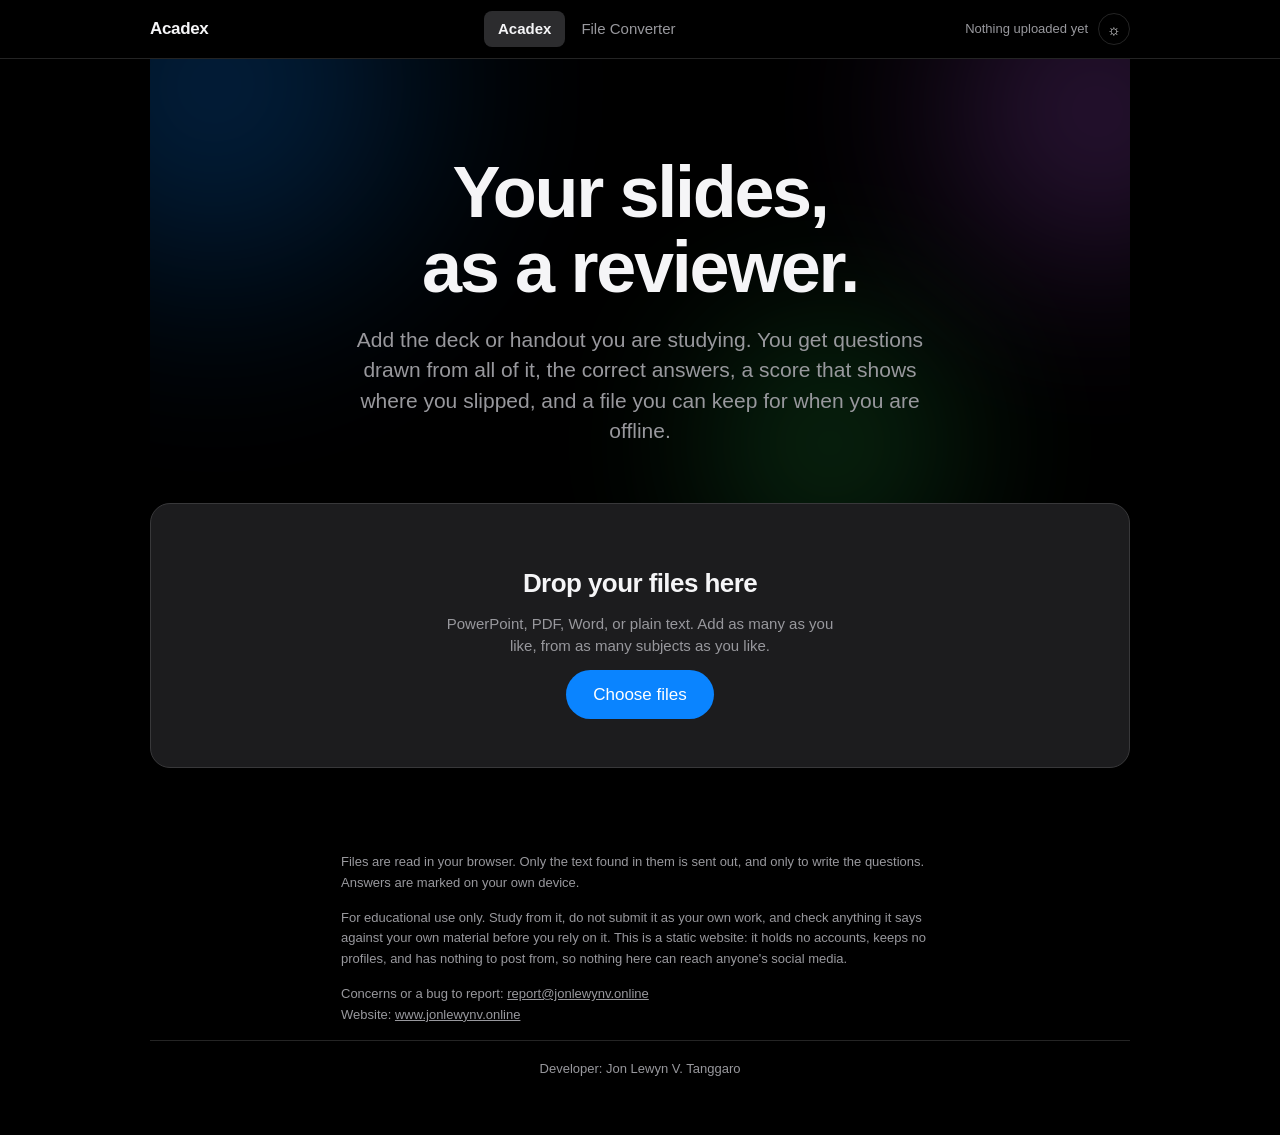
==== index.html @ 18f8f183 "Add files via upload" ====
<!doctype html>
<html lang="en">
  <head>
    <meta charset="utf-8" />
    <meta name="viewport" content="width=device-width, initial-scale=1" />
    <title>Acadex</title>
    <meta
      name="description"
      content="Turn your lecture slides and handouts into a reviewer you can take, score, and keep for offline study."
    />
    <link rel="stylesheet" href="assets/css/style.css" />
    <style>
      /* Export chooser: intentionally self-contained so the existing stylesheet stays untouched. */
      .export-dialog {
        pointer-events: auto;
        position: fixed;
        inset: 0;
        z-index: 1000;
        display: grid;
        place-items: center;
        padding: 20px;
        background: rgba(0, 0, 0, .55);
      }
      .export-card {
        width: min(520px, 100%);
        background: var(--panel, #fff);
        color: #111;
        border: 1px solid rgba(127,127,127,.25);
        border-radius: 16px;
        padding: 24px;
        box-shadow: 0 20px 60px rgba(0,0,0,.25);
      }
      .export-card h2 { margin: 0 0 8px; }
      .export-note { margin: 0 0 20px; opacity: .75; }
      .export-options {
        display: grid;
        gap: 10px;
        margin-bottom: 18px;
      }
      .export-option {
        display: block;
        width: 100%;
        text-align: left;
        border: 1px solid rgba(127,127,127,.3);
        border-radius: 12px;
        padding: 14px 16px;
        background: transparent;
        color: inherit;
        cursor: pointer;
      }
      .export-option:hover { border-color: currentColor; }
      .export-option:focus-visible, .export-actions .btn:focus-visible { outline: 3px solid #1683ff; outline-offset: 2px; }
      .export-option strong { display: block; margin-bottom: 3px; }
      .export-option span { opacity: .7; font-size: .92em; }
      .pdf-layout[hidden] { display: none !important; }
      .pdf-layout {
        border: 1px solid rgba(127,127,127,.25);
        border-radius: 12px;
        padding: 14px 16px;
        margin-bottom: 18px;
      }
      .pdf-layout legend { padding: 0 6px; font-weight: 600; }
      .pdf-layout label {
        display: inline-flex;
        align-items: center;
        gap: 7px;
        margin: 7px 14px 7px 0;
        cursor: pointer;
      }
      .export-actions {
        position: relative;
        z-index: 2;
        display: flex;
        justify-content: flex-end;
        gap: 10px;
      }
    </style>
    <script>
      /* Before first paint, so a remembered light choice does not flash black. */
      try {
        var pick = localStorage.getItem('ar-theme');
        document.documentElement.setAttribute('data-theme', pick === 'light' ? 'light' : 'dark');
      } catch (err) {}
    </script>
  </head>
  <body>
    <!-- ═══════════════════════ NAVBAR ═══════════════════════ -->
    <nav class="navbar" id="navbar">
      <div class="navbar-in">
        <a href="index.html" class="nav-logo">Acadex</a>

        <div class="nav-links" role="list">
          <a href="index.html"     class="nav-link active" role="listitem">Acadex</a>
          <a href="converter.html" class="nav-link"        role="listitem">File Converter</a>
        </div>

        <div class="nav-actions">
          <span class="masthead-meta" id="head-meta">Nothing uploaded yet</span>
          <button class="btn btn-quiet btn-small hidden" id="keep" type="button">Save as file</button>
          <button class="theme" id="theme" type="button" aria-pressed="false" title="Switch to dark">
            <span aria-hidden="true" id="theme-mark">&#9788;</span>
            <span class="sr"         id="theme-said">Switch to dark</span>
          </button>
          <button
            class="hamburger"
            id="hamburger"
            type="button"
            aria-label="Open menu"
            aria-expanded="false"
            aria-controls="nav-mobile"
          >
            <span class="hbar"></span>
            <span class="hbar"></span>
            <span class="hbar"></span>
          </button>
        </div>
      </div>

      <!-- Mobile drawer -->
      <div class="nav-mobile" id="nav-mobile" aria-hidden="true">
        <a href="index.html"     class="nav-mobile-link">Acadex</a>
        <a href="converter.html" class="nav-mobile-link">File Converter</a>
      </div>
    </nav>


    <main class="shell" id="app">
      <section class="hero">
        <div class="hero-orbs" aria-hidden="true">
          <div class="orb orb-1"></div>
          <div class="orb orb-2"></div>
          <div class="orb orb-3"></div>
        </div>
        <div class="hero-content">
          <h1>Your slides,<br />as a reviewer.</h1>
          <p>
            Add the deck or handout you are studying. You get questions drawn from all of it, the correct answers, a
            score that shows where you slipped, and a file you can keep for when you are offline.
          </p>
        </div>
      </section>

      <section class="section section-flush reveal">
        <div class="drop" id="drop">
          <p class="drop-title">Drop your files here</p>
          <p class="drop-note">
            PowerPoint, PDF, Word, or plain text. Add as many as you like, from as many subjects as you like.
          </p>
          <input
            class="sr"
            id="files"
            type="file"
            multiple
            accept=".pdf,.pptx,.pptm,.docx,.docm,.txt,.md,.markdown,.csv"
          />
          <label class="btn" for="files" id="pick">Choose files</label>
        </div>
        <ul class="files hidden" id="filelist"></ul>
        <p class="status" id="read-status" role="status" aria-live="polite"></p>
      </section>

      <section class="section hidden" id="coverage-panel">
        <div class="panel">
          <h2>Everything you added is in play</h2>
          <p class="panel-note" id="coverage-note"></p>
          <ul class="lattice" id="coverage" aria-hidden="true"></ul>
        </div>
      </section>

      <section class="section hidden" id="mix-panel">
        <div class="panel">
          <h2>Pick your questions</h2>
          <p class="panel-note">However many you ask for, they are spread across the whole material.</p>

          <div class="mix" id="mix">
            <div class="mix-row">
              <div id="lbl-mcq">
                <span class="mix-label">Multiple choice</span>
                <span class="mix-hint">Four options, one of them right</span>
              </div>
              <div class="stepper" role="group" aria-labelledby="lbl-mcq" data-type="mcq">
                <button class="step-btn" type="button" data-step="-1" aria-label="Fewer multiple choice">-</button>
                <span class="step-value" aria-live="polite">10</span>
                <button class="step-btn" type="button" data-step="1" aria-label="More multiple choice">+</button>
              </div>
            </div>

            <div class="mix-row">
              <div id="lbl-identification">
                <span class="mix-label">Identification</span>
                <span class="mix-hint">Name the term, the unit, the value</span>
              </div>
              <div class="stepper" role="group" aria-labelledby="lbl-identification" data-type="identification">
                <button class="step-btn" type="button" data-step="-1" aria-label="Fewer identification">-</button>
                <span class="step-value" aria-live="polite">6</span>
                <button class="step-btn" type="button" data-step="1" aria-label="More identification">+</button>
              </div>
            </div>

            <div class="mix-row">
              <div id="lbl-enumeration">
                <span class="mix-label">Enumeration</span>
                <span class="mix-hint">List the parts, the steps, the kinds</span>
              </div>
              <div class="stepper" role="group" aria-labelledby="lbl-enumeration" data-type="enumeration">
                <button class="step-btn" type="button" data-step="-1" aria-label="Fewer enumeration">-</button>
                <span class="step-value" aria-live="polite">3</span>
                <button class="step-btn" type="button" data-step="1" aria-label="More enumeration">+</button>
              </div>
            </div>

            <div class="mix-row">
              <div id="lbl-matching">
                <span class="mix-label">Matching</span>
                <span class="mix-hint">Column A against column B</span>
              </div>
              <div class="stepper" role="group" aria-labelledby="lbl-matching" data-type="matching">
                <button class="step-btn" type="button" data-step="-1" aria-label="Fewer matching">-</button>
                <span class="step-value" aria-live="polite">3</span>
                <button class="step-btn" type="button" data-step="1" aria-label="More matching">+</button>
              </div>
            </div>
          </div>

          <div class="field">
            <div id="lbl-hard">
              <div class="field-label">How hard</div>
              <div class="mix-hint" id="hard-hint">Mostly recall, with a few that make you apply it.</div>
            </div>
            <div class="seg" id="hard" role="group" aria-labelledby="lbl-hard">
              <button class="seg-btn" type="button" data-level="recall" aria-pressed="false">Recall</button>
              <button class="seg-btn" type="button" data-level="balanced" aria-pressed="true">Balanced</button>
              <button class="seg-btn" type="button" data-level="hard" aria-pressed="false">Hard</button>
            </div>
          </div>

          <div class="field hidden" id="code-field">
            <div>
              <label class="field-label" for="code">Access code</label>
              <div class="mix-hint">This copy is locked. Ask whoever set it up for the code.</div>
            </div>
            <input class="answer" id="code" type="text" autocomplete="off" spellcheck="false" />
          </div>

          <div class="actions">
            <button class="btn" id="make" type="button">Make my reviewer</button>
            <span class="dock-meta" id="total"></span>
          </div>

          <div class="track hidden" id="track"><div class="track-fill" id="track-fill"></div></div>
          <p class="status" id="status" role="status" aria-live="polite"></p>
        </div>
      </section>
    </main>

    <!-- Export format chooser -->
    <div class="export-dialog hidden" id="export-chooser" aria-hidden="true" role="dialog" aria-modal="true" aria-labelledby="export-title">
      <div class="export-card">
        <h2 id="export-title">Save your reviewer</h2>
        <p class="export-note">Choose how you want to keep this reviewer.</p>

        <div class="export-options">
          <button class="export-option" id="export-html" type="button">
            <strong>HTML Reviewer</strong>
            <span>Keep the current interactive offline reviewer. Nothing changes.</span>
          </button>

          <button class="export-option" id="export-pdf" type="button">
            <strong>PDF Reviewer</strong>
            <span>Create a printable PDF-style reviewer with your chosen column layout.</span>
          </button>

          <button class="export-option" id="export-notes" type="button">
            <strong>Notes PDF</strong>
            <span>Each question immediately followed by its answer, no blanks, not a test. Choose a column layout.</span>
          </button>
        </div>

        <fieldset class="pdf-layout hidden" id="pdf-layout">
          <legend>PDF layout</legend>
          <label><input type="radio" name="pdf-layout" value="1" checked /> Single column</label>
          <label><input type="radio" name="pdf-layout" value="2" /> 2 columns</label>
          <label><input type="radio" name="pdf-layout" value="3" /> 3 columns</label>
        </fieldset>

        <fieldset class="pdf-layout hidden" id="notes-layout">
          <legend>Notes layout</legend>
          <label><input type="radio" name="notes-layout" value="1" checked /> Single column</label>
          <label><input type="radio" name="notes-layout" value="2" /> 2 columns</label>
          <label><input type="radio" name="notes-layout" value="3" /> 3 columns</label>
        </fieldset>

        <div class="export-actions">
          <button class="btn btn-quiet" id="export-cancel" type="button">Cancel</button>
          <button class="btn hidden" id="export-pdf-download" type="button">Download PDF</button>
          <button class="btn hidden" id="export-notes-download" type="button">Download Notes PDF</button>
        </div>
      </div>
    </div>

    <div id="dock"></div>

    <footer class="footer shell">
      <p>
        Files are read in your browser. Only the text found in them is sent out, and only to write the questions.
        Answers are marked on your own device.
      </p>
      <p>
        For educational use only. Study from it, do not submit it as your own work, and check anything it says
        against your own material before you rely on it. This is a static website: it holds no accounts, keeps no
        profiles, and has nothing to post from, so nothing here can reach anyone's social media.
      </p>
      <p>
        Concerns or a bug to report: <a href="mailto:report@jonlewynv.online">report@jonlewynv.online</a><br />
        Website: <a href="https://www.jonlewynv.online/" rel="noopener">www.jonlewynv.online</a>
      </p>
      <p class="credit">Developer: Jon Lewyn V. Tanggaro</p>
    </footer>

    <script src="assets/js/zip.js" defer></script>
    <script src="assets/js/extract.js" defer></script>
    <script src="assets/js/grade.js" defer></script>
    <script src="assets/js/quiz.js" defer></script>
    <script src="assets/js/generate.js" defer></script>
    <script src="assets/js/exporter.js" defer></script>
    <script src="assets/js/app.js" defer></script>

    <script>
      /* ── Hamburger toggle ── */
      (function () {
        const ham = document.getElementById('hamburger');
        const mob = document.getElementById('nav-mobile');
        if (!ham || !mob) return;
        ham.addEventListener('click', function () {
          var open = mob.classList.toggle('open');
          ham.setAttribute('aria-expanded', String(open));
          mob.setAttribute('aria-hidden',   String(!open));
        });
      })();

      /* ── Scroll-reveal via IntersectionObserver ── */
      (function () {
        var els = document.querySelectorAll('.reveal');
        if (!els.length) return;
        if (!('IntersectionObserver' in window)) {
          els.forEach(function (el) { el.classList.add('in-view'); });
          return;
        }
        var io = new IntersectionObserver(function (entries) {
          entries.forEach(function (e) {
            if (e.isIntersecting) {
              e.target.classList.add('in-view');
              io.unobserve(e.target);
            }
          });
        }, { threshold: 0.08 });
        els.forEach(function (el) { io.observe(el); });
      })();
    </script>
  </body>
</html>
---- assets/css/style.css ----
/* Acadex: one stylesheet, shared by the app and the offline export. */

/* Measurements, not colours: the same whichever theme is on. */
:root {
  --shell: 980px;
  --sans: -apple-system, BlinkMacSystemFont, "Segoe UI Variable Text", "Segoe UI",
    Roboto, "Helvetica Neue", Arial, sans-serif;
}

/* Dark is what you get unless you ask for otherwise. The theme button writes
   data-theme on <html>, and that beats the machine's own preference either way,
   so a choice made here is the choice that sticks. */
:root,
[data-theme="dark"] {
  color-scheme: dark;
  --bg: #000000;
  --paper: #1c1c1e;
  --ink: #f5f5f7;
  --soft: #98989d;
  --line: #38383a;
  --hair: rgba(255, 255, 255, 0.14);
  --accent: #0a84ff;
  --accent-soft: rgba(10, 132, 255, 0.18);
  --right: #30d158;
  --right-soft: rgba(48, 209, 88, 0.16);
  --wrong: #ff453a;
  --wrong-soft: rgba(255, 69, 58, 0.16);
  --idle: #2c2c2e;
}

/* The app always writes data-theme, so this only reaches pages that do not:
   the saved offline file, which has no button and follows the device instead. */
@media (prefers-color-scheme: light) {
  :root:not([data-theme]) {
    color-scheme: light;
    --bg: #f5f5f7;
    --paper: #ffffff;
    --ink: #1d1d1f;
    --soft: #6e6e73;
    --line: #d2d2d7;
    --hair: rgba(0, 0, 0, 0.09);
    --accent: #0071e3;
    --accent-soft: rgba(0, 113, 227, 0.08);
    --right: #248a3d;
    --right-soft: rgba(36, 138, 61, 0.1);
    --wrong: #d70015;
    --wrong-soft: rgba(215, 0, 21, 0.07);
    --idle: #dcdce1;
  }
}

[data-theme="light"] {
  color-scheme: light;
  --bg: #f5f5f7;
  --paper: #ffffff;
  --ink: #1d1d1f;
  --soft: #6e6e73;
  --line: #d2d2d7;
  --hair: rgba(0, 0, 0, 0.09);
  --accent: #0071e3;
  --accent-soft: rgba(0, 113, 227, 0.08);
  --right: #248a3d;
  --right-soft: rgba(36, 138, 61, 0.1);
  --wrong: #d70015;
  --wrong-soft: rgba(215, 0, 21, 0.07);
  --idle: #dcdce1;
}

*,
*::before,
*::after {
  box-sizing: border-box;
}

html {
  -webkit-text-size-adjust: 100%;
}

body {
  margin: 0;
  background: var(--bg);
  color: var(--ink);
  font: 400 17px/1.5 var(--sans);
  -webkit-font-smoothing: antialiased;
}

h1,
h2,
h3 {
  margin: 0;
  font-weight: 600;
  letter-spacing: -0.02em;
}

p {
  margin: 0;
}

:focus-visible {
  outline: 2px solid var(--accent);
  outline-offset: 3px;
  border-radius: 8px;
}

.shell {
  width: min(100% - 40px, var(--shell));
  margin-inline: auto;
}

.measure {
  max-width: 34em;
}

.hidden {
  display: none !important;
}

.sr {
  position: absolute;
  width: 1px;
  height: 1px;
  overflow: hidden;
  clip-path: inset(50%);
  white-space: nowrap;
}

.masthead {
  position: sticky;
  top: 0;
  z-index: 20;
  background: var(--bg);
  background: color-mix(in srgb, var(--bg) 76%, transparent);
  backdrop-filter: saturate(180%) blur(20px);
  -webkit-backdrop-filter: saturate(180%) blur(20px);
  border-bottom: 1px solid var(--hair);
}

.masthead-in {
  display: flex;
  align-items: center;
  justify-content: space-between;
  gap: 16px;
  height: 48px;
  width: min(100% - 40px, var(--shell));
  margin-inline: auto;
  font-size: 15px;
}

.wordmark {
  font-weight: 600;
  letter-spacing: -0.012em;
}

.masthead-right {
  display: inline-flex;
  align-items: center;
  gap: 14px;
}

.masthead-meta {
  color: var(--soft);
  font-size: 13px;
  font-variant-numeric: tabular-nums;
}

/* In the bar the save button has to be small enough not to raise its height. */
.masthead .btn-small {
  font-size: 13px;
  padding: 6px 13px;
}

/* Sun or moon, as wide as it is tall so it reads as one mark rather than a
   button with a label in it. */
.theme {
  flex: none;
  display: inline-flex;
  align-items: center;
  justify-content: center;
  width: 32px;
  height: 32px;
  padding: 0;
  appearance: none;
  border: 1px solid var(--hair);
  border-radius: 999px;
  background: transparent;
  color: var(--ink);
  font-size: 15px;
  line-height: 1;
  cursor: pointer;
  transition: background 0.15s ease, border-color 0.15s ease;
}

.theme:hover {
  background: var(--idle);
  border-color: var(--line);
}

.hero {
  padding: 76px 0 36px;
  text-align: center;
}

.hero h1 {
  font-size: clamp(38px, 7.2vw, 72px);
  font-weight: 700;
  line-height: 1.04;
  letter-spacing: -0.032em;
}

.hero p {
  margin: 20px auto 0;
  max-width: 28em;
  color: var(--soft);
  font-size: clamp(17px, 2.2vw, 21px);
  line-height: 1.45;
}

.quiz-h {
  font-size: clamp(28px, 4.6vw, 42px);
  font-weight: 700;
  line-height: 1.1;
  letter-spacing: -0.026em;
}

.panel {
  background: var(--paper);
  border: 1px solid var(--hair);
  border-radius: 20px;
  padding: 28px;
}

.panel-gap {
  margin-top: 20px;
}

.panel h2 {
  font-size: clamp(22px, 3vw, 28px);
  letter-spacing: -0.022em;
}

.panel-note {
  margin-top: 8px;
  color: var(--soft);
  font-size: 15px;
}

.drop {
  display: block;
  width: 100%;
  padding: 60px 28px;
  text-align: center;
  background: var(--paper);
  border: 1px solid var(--line);
  border-radius: 20px;
  cursor: pointer;
  transition: border-color 0.18s ease, background 0.18s ease;
}

.drop:hover {
  border-color: var(--soft);
}

.drop.is-hot {
  border-color: var(--accent);
  background: var(--accent-soft);
}

.drop-title {
  font-size: clamp(20px, 3vw, 26px);
  font-weight: 600;
  letter-spacing: -0.022em;
}

.drop-note {
  margin: 10px auto 24px;
  max-width: 26em;
  color: var(--soft);
  font-size: 15px;
}

.btn {
  appearance: none;
  border: 1px solid transparent;
  border-radius: 999px;
  background: var(--accent);
  color: #ffffff;
  font: 500 17px/1 var(--sans);
  padding: 14px 26px;
  cursor: pointer;
  transition: opacity 0.15s ease, transform 0.12s ease;
}

.btn:hover {
  opacity: 0.86;
}

.btn:active {
  transform: scale(0.985);
}

.btn[disabled] {
  opacity: 0.35;
  cursor: not-allowed;
  transform: none;
}

.btn-quiet {
  background: transparent;
  color: var(--accent);
  border-color: var(--line);
}

.btn-small {
  font-size: 15px;
  padding: 10px 18px;
}

.btn-link {
  appearance: none;
  border: 0;
  background: none;
  padding: 0;
  color: var(--accent);
  font: 400 15px/1.4 var(--sans);
  cursor: pointer;
}

.files {
  margin: 24px 0 0;
  padding: 0;
  list-style: none;
}

.file {
  display: flex;
  flex-wrap: wrap;
  align-items: baseline;
  gap: 4px 12px;
  padding: 14px 2px;
  border-top: 1px solid var(--hair);
  font-size: 15px;
}

.file-name {
  font-weight: 500;
  overflow-wrap: anywhere;
}

.file-meta {
  margin-left: auto;
  color: var(--soft);
  font-variant-numeric: tabular-nums;
  white-space: nowrap;
}

.file-warn {
  flex-basis: 100%;
  color: var(--wrong);
  font-size: 13px;
}

/* Coverage lattice: one tile per slide or page of the uploaded material. */
.lattice {
  display: grid;
  grid-template-columns: repeat(auto-fill, minmax(13px, 1fr));
  gap: 6px;
  margin: 0;
  padding: 0;
  list-style: none;
}

.tile,
.dot {
  border: 0;
  padding: 0;
  border-radius: 3px;
  background: var(--idle);
}

.tile {
  appearance: none;
  display: block;
  aspect-ratio: 1;
  animation: tile-in 0.38s ease both;
  animation-delay: calc(var(--i, 0) * 9ms);
}

button.tile {
  cursor: pointer;
}

.dot {
  display: inline-block;
  width: 10px;
  height: 10px;
  border-radius: 2px;
}

.is-used {
  background: var(--accent);
}

.is-right {
  background: var(--right);
}

.is-wrong {
  background: var(--wrong);
}

.is-part {
  background: linear-gradient(135deg, var(--right) 50%, var(--wrong) 50%);
}

@keyframes tile-in {
  from {
    opacity: 0;
    transform: scale(0.55);
  }
  to {
    opacity: 1;
    transform: scale(1);
  }
}

.legend {
  display: flex;
  flex-wrap: wrap;
  gap: 8px 18px;
  margin-top: 16px;
  color: var(--soft);
  font-size: 13px;
}

.legend span {
  display: inline-flex;
  align-items: center;
  gap: 7px;
}

.track {
  height: 4px;
  border-radius: 999px;
  background: var(--idle);
  overflow: hidden;
}

.track-fill {
  height: 100%;
  width: 0;
  background: var(--accent);
  transition: width 0.35s ease;
}

.status {
  margin-top: 14px;
  color: var(--soft);
  font-size: 15px;
  font-variant-numeric: tabular-nums;
}

.status.is-bad {
  color: var(--wrong);
}

.mix {
  margin-top: 20px;
}

.mix-row {
  display: flex;
  align-items: center;
  gap: 16px;
  padding: 15px 2px;
  border-top: 1px solid var(--hair);
}

.mix-label {
  font-weight: 500;
}

.mix-hint {
  display: block;
  color: var(--soft);
  font-size: 13px;
  font-weight: 400;
}

.stepper {
  margin-left: auto;
  display: inline-flex;
  align-items: center;
  gap: 4px;
}

.step-btn {
  appearance: none;
  width: 32px;
  height: 32px;
  border-radius: 999px;
  border: 1px solid var(--line);
  background: var(--paper);
  color: var(--ink);
  font: 400 17px/1 var(--sans);
  cursor: pointer;
}

.step-btn:hover {
  border-color: var(--soft);
}

.step-value {
  min-width: 2.4em;
  text-align: center;
  font-weight: 500;
  font-variant-numeric: tabular-nums;
}

.field {
  display: flex;
  flex-wrap: wrap;
  align-items: center;
  gap: 12px 16px;
  padding: 15px 2px;
  border-top: 1px solid var(--hair);
}

.field-label {
  font-weight: 500;
}

/* A short field on a settings row sits with the controls, not across them. */
.field .answer {
  width: auto;
  min-width: 8em;
  max-width: 14em;
  margin-left: auto;
}

/* The file input is hidden, so its label has to carry the focus ring. */
.drop input:focus-visible + .btn {
  outline: 2px solid var(--accent);
  outline-offset: 3px;
}

.seg {
  display: inline-flex;
  gap: 2px;
  margin-left: auto;
  padding: 2px;
  background: var(--idle);
  border-radius: 999px;
}

.seg-btn {
  appearance: none;
  border: 0;
  background: none;
  color: var(--ink);
  font: 400 15px/1 var(--sans);
  padding: 9px 16px;
  border-radius: 999px;
  cursor: pointer;
}

.seg-btn[aria-pressed='true'] {
  background: var(--paper);
  font-weight: 500;
  box-shadow: 0 1px 3px rgba(0, 0, 0, 0.14);
}

.actions {
  display: flex;
  flex-wrap: wrap;
  align-items: center;
  gap: 14px;
  margin-top: 26px;
}

.q {
  padding: 34px 0;
  border-top: 1px solid var(--hair);
}

.q-first {
  border-top: 0;
}

.q-head {
  display: flex;
  gap: 14px;
  align-items: baseline;
}

.q-no {
  min-width: 2.2em;
  color: var(--soft);
  font-size: 15px;
  font-variant-numeric: tabular-nums;
}

.q-text {
  max-width: 32em;
  font-size: 21px;
  font-weight: 500;
  line-height: 1.42;
  letter-spacing: -0.014em;
}

.q-kind {
  margin-top: 6px;
  color: var(--soft);
  font-size: 13px;
}

.q-body {
  margin: 20px 0 0 calc(2.2em + 14px);
  max-width: 34em;
}

@media (max-width: 600px) {
  .q-body {
    margin-left: 0;
  }
}

/* On a phone there is no room for a label and its control on one line, so every
   settings row stacks: label first, control under it and across the full width.
   Without this the auto margins push the control onto the label. */
@media (max-width: 620px) {
  .shell,
  .masthead-in,
  .dock-in {
    width: min(100% - 28px, var(--shell));
  }

  .panel {
    padding: 20px 18px;
    border-radius: 16px;
  }

  .drop {
    padding: 40px 18px;
  }

  .hero {
    padding: 48px 0 28px;
  }

  .mix-row,
  .field {
    flex-direction: column;
    align-items: stretch;
    gap: 12px;
  }

  .stepper,
  .seg,
  .field .answer {
    margin-left: 0;
  }

  /* Both controls spread across the row, so the taps are wide and even. */
  .stepper {
    justify-content: space-between;
    align-self: stretch;
  }

  .step-value {
    flex: 1 1 auto;
    font-size: 19px;
  }

  .step-btn {
    flex: none;
    width: 44px;
    height: 44px;
  }

  .seg {
    align-self: stretch;
  }

  .seg-btn {
    flex: 1 1 0;
    padding: 11px 6px;
    text-align: center;
  }

  .field .answer {
    width: 100%;
    max-width: none;
  }

  /* A matching row is a term over its dropdown, not beside it. */
  .pair {
    flex-direction: column;
    align-items: stretch;
    gap: 8px;
  }

  .pair-left {
    flex: 0 0 auto;
  }

  .pick {
    width: 100%;
  }

  /* Label and score on the first line, the bar underneath spanning both. */
  .bar-row {
    grid-template-columns: 1fr auto;
    gap: 8px 12px;
  }

  .bar-row .track {
    grid-column: 1 / -1;
    grid-row: 2;
  }

  .bar-count {
    grid-column: 2;
    grid-row: 1;
  }

  .actions .btn,
  .dock-in .btn {
    flex: 1 1 100%;
  }

  .file-meta {
    margin-left: 0;
  }

  .footer {
    padding: 32px 0 44px;
  }
}

.choices {
  display: grid;
  gap: 8px;
  margin: 0;
  padding: 0;
  border: 0;
}

.choice {
  display: flex;
  align-items: flex-start;
  gap: 12px;
  padding: 14px 16px;
  background: var(--paper);
  border: 1px solid var(--line);
  border-radius: 14px;
  cursor: pointer;
  transition: border-color 0.15s ease, background 0.15s ease;
}

.choice:hover {
  border-color: var(--soft);
}

.choice input {
  margin: 3px 0 0;
  accent-color: var(--accent);
}

.choice.is-picked {
  border-color: var(--accent);
  background: var(--accent-soft);
}

.choice.is-key {
  border-color: var(--right);
  background: var(--right-soft);
}

.choice.is-miss {
  border-color: var(--wrong);
  background: var(--wrong-soft);
}

.choice-key {
  color: var(--soft);
  font-variant-numeric: tabular-nums;
}

.answer,
.blank {
  width: 100%;
  max-width: 24em;
  padding: 13px 16px;
  background: var(--paper);
  color: var(--ink);
  border: 1px solid var(--line);
  border-radius: 12px;
  font: 400 17px/1.4 var(--sans);
}

.answer:focus,
.blank:focus {
  border-color: var(--accent);
  outline: none;
}

.blanks {
  display: grid;
  gap: 8px;
}

.blank-row {
  display: flex;
  align-items: center;
  gap: 12px;
}

.blank-no {
  min-width: 1.4em;
  color: var(--soft);
  font-size: 15px;
  font-variant-numeric: tabular-nums;
}

.pair {
  display: flex;
  flex-wrap: wrap;
  align-items: center;
  gap: 10px 12px;
  padding: 12px 0;
  border-top: 1px solid var(--hair);
}

.pair-first {
  border-top: 0;
}

.pair-left {
  flex: 0 0 32%;
  min-width: 8em;
  font-weight: 500;
}

.pick {
  flex: 1 1 12em;
  padding: 11px 12px;
  background: var(--paper);
  color: var(--ink);
  border: 1px solid var(--line);
  border-radius: 12px;
  font: 400 15px/1.3 var(--sans);
}

.pick:focus {
  border-color: var(--accent);
  outline: none;
}

/* A graded input keeps its shape and just changes colour. */
.answer.is-ok,
.blank.is-ok,
.pick.is-ok {
  border-color: var(--right);
  background: var(--right-soft);
  color: var(--ink);
}

.answer.is-no,
.blank.is-no,
.pick.is-no {
  border-color: var(--wrong);
  background: var(--wrong-soft);
  color: var(--ink);
}

.answer:disabled,
.blank:disabled,
.pick:disabled {
  opacity: 1;
}

.verdict {
  margin-top: 16px;
  font-size: 15px;
}

.verdict-right {
  color: var(--right);
}

.verdict-wrong {
  color: var(--wrong);
}

.verdict-why {
  margin-top: 6px;
  color: var(--soft);
  max-width: 34em;
}

.source {
  margin-top: 8px;
  color: var(--soft);
  font-size: 13px;
}

.dock {
  position: sticky;
  bottom: 0;
  z-index: 15;
  margin-top: 28px;
  padding: 14px 0 16px;
  background: var(--bg);
  background: color-mix(in srgb, var(--bg) 84%, transparent);
  backdrop-filter: saturate(180%) blur(20px);
  -webkit-backdrop-filter: saturate(180%) blur(20px);
  border-top: 1px solid var(--hair);
}

.dock-in {
  display: flex;
  flex-wrap: wrap;
  align-items: center;
  gap: 14px;
  width: min(100% - 40px, var(--shell));
  margin-inline: auto;
}

.dock-meta {
  color: var(--soft);
  font-size: 15px;
  font-variant-numeric: tabular-nums;
}

.score {
  padding: 16px 0 4px;
  text-align: center;
}

.score-value {
  font-size: clamp(66px, 14vw, 132px);
  font-weight: 700;
  line-height: 1;
  letter-spacing: -0.042em;
  font-variant-numeric: tabular-nums;
}

.score-sub {
  margin-top: 14px;
  color: var(--soft);
  font-size: 17px;
  font-variant-numeric: tabular-nums;
}

.bar-row {
  display: grid;
  grid-template-columns: 8.5em 1fr 4.5em;
  align-items: center;
  gap: 14px;
  padding: 12px 0;
  border-top: 1px solid var(--hair);
  font-size: 15px;
}

.bar-count {
  text-align: right;
  color: var(--soft);
  font-variant-numeric: tabular-nums;
}

.review-item {
  padding: 22px 0;
  border-top: 1px solid var(--hair);
}

.review-q {
  max-width: 34em;
  font-size: 17px;
  font-weight: 500;
  line-height: 1.45;
}

.review-line {
  display: flex;
  flex-wrap: wrap;
  gap: 4px 8px;
  margin-top: 10px;
  font-size: 15px;
}

.review-key {
  flex: 0 0 6em;
  color: var(--soft);
}

.review-value {
  flex: 1 1 12em;
  overflow-wrap: anywhere;
}

.mark-right {
  color: var(--right);
}

.mark-wrong {
  color: var(--wrong);
}

.history {
  margin: 0;
  padding: 0;
  list-style: none;
}

.history li {
  display: flex;
  justify-content: space-between;
  gap: 16px;
  padding: 12px 2px;
  border-top: 1px solid var(--hair);
  font-size: 15px;
  font-variant-numeric: tabular-nums;
}

.footer {
  padding: 44px 0 56px;
  color: var(--soft);
  font-size: 13px;
  line-height: 1.6;
}

/* Prose is held to a readable measure and centred in the page, so on a wide
   screen the footer sits under the middle of the content rather than hugging
   the left edge. :not(.credit) keeps this off the credit line, which spans the
   full width -- a plain .credit rule would lose to .footer p on specificity. */
.footer p:not(.credit) {
  max-width: 46em;
  margin-inline: auto;
}

.footer p + p {
  margin-top: 14px;
}

.footer a {
  color: var(--soft);
}

.credit {
  margin-top: 24px;
  padding-top: 18px;
  border-top: 1px solid var(--hair);
  font-weight: 500;
  text-align: center;
}

.section {
  padding: 26px 0;
}

.section-flush {
  padding-top: 0;
}

.print-only {
  display: none;
}

/* The key sheet only ever appears on paper, so it is set for paper: numbers
   in a narrow column, answers ranged left beside them. */
.keysheet h2 {
  font-size: 15pt;
  font-weight: 600;
  letter-spacing: -0.01em;
  margin: 0 0 10pt;
}

.key-list {
  columns: 2;
  column-gap: 24pt;
}

.key-row {
  display: flex;
  gap: 8pt;
  break-inside: avoid;
  padding: 2pt 0;
  font-size: 10.5pt;
  line-height: 1.35;
}

.key-no {
  min-width: 2.2em;
  color: var(--soft);
  font-variant-numeric: tabular-nums;
  text-align: right;
}

.key-a {
  flex: 1 1 auto;
}

.note {
  color: var(--soft);
  font-size: 14px;
  line-height: 1.5;
}

@media (prefers-reduced-motion: reduce) {
  *,
  *::before,
  *::after {
    animation-duration: 0.001ms !important;
    animation-delay: 0ms !important;
    transition-duration: 0.001ms !important;
  }
}

@media print {
  :root {
    --bg: #ffffff;
    --paper: #ffffff;
    --ink: #000000;
    --soft: #444444;
    --line: #999999;
    --hair: #cccccc;
    --idle: #dddddd;
  }

  .masthead,
  .dock,
  .footer,
  .no-print {
    display: none !important;
  }

  .print-only {
    display: block;
  }

  body {
    background: #ffffff;
    font-size: 11.5pt;
  }

  .shell {
    width: auto;
  }

  .panel {
    border: 0;
    border-radius: 0;
    padding: 0;
  }

  .hero {
    padding: 0 0 18pt;
    text-align: left;
  }

  .hero h1 {
    font-size: 22pt;
  }

  .q {
    break-inside: avoid;
    padding: 12pt 0;
  }

  .choice {
    padding: 4pt 8pt;
    border-radius: 4pt;
  }

  .answer,
  .blank,
  .pick {
    border: 0;
    border-bottom: 1px solid #000000;
    border-radius: 0;
    background: none;
  }

  .keysheet {
    break-before: page;
  }
}

/* ══════════════════════════════════════════════════════════
   NAVBAR  –  Twenty-style
══════════════════════════════════════════════════════════ */
.navbar {
  position: sticky;
  top: 0;
  z-index: 100;
  background: color-mix(in srgb, var(--bg) 72%, transparent);
  backdrop-filter: saturate(180%) blur(24px);
  -webkit-backdrop-filter: saturate(180%) blur(24px);
  border-bottom: 1px solid var(--hair);
}

.navbar-in {
  display: flex;
  align-items: center;
  justify-content: space-between;
  gap: 16px;
  height: 58px;
  width: min(100% - 40px, var(--shell));
  margin-inline: auto;
}

.nav-logo {
  font-size: 17px;
  font-weight: 700;
  letter-spacing: -0.02em;
  color: var(--ink);
  text-decoration: none;
  flex: none;
}

.nav-links {
  display: flex;
  align-items: center;
  gap: 2px;
}

.nav-link {
  padding: 7px 14px;
  border-radius: 8px;
  font-size: 15px;
  font-weight: 500;
  color: var(--soft);
  text-decoration: none;
  transition: color 0.15s ease, background 0.15s ease;
  white-space: nowrap;
}

.nav-link:hover  { color: var(--ink); background: var(--idle); }
.nav-link.active { color: var(--ink); background: var(--idle); font-weight: 600; }

.nav-actions {
  display: flex;
  align-items: center;
  gap: 10px;
  flex: none;
}

/* Hamburger */
.hamburger {
  display: none;
  flex-direction: column;
  justify-content: center;
  align-items: center;
  gap: 5px;
  width: 36px;
  height: 36px;
  padding: 0;
  background: transparent;
  border: 1px solid var(--hair);
  border-radius: 8px;
  cursor: pointer;
  color: var(--ink);
  transition: background 0.15s;
}

.hamburger:hover { background: var(--idle); }

.hbar {
  display: block;
  width: 16px;
  height: 1.5px;
  background: currentColor;
  border-radius: 2px;
  transform-origin: center;
  transition: transform 0.22s cubic-bezier(0.4, 0, 0.2, 1),
              opacity   0.22s ease;
}

.hamburger[aria-expanded="true"] .hbar:nth-child(1) { transform: translateY(6.5px) rotate(45deg); }
.hamburger[aria-expanded="true"] .hbar:nth-child(2) { opacity: 0; transform: scaleX(0); }
.hamburger[aria-expanded="true"] .hbar:nth-child(3) { transform: translateY(-6.5px) rotate(-45deg); }

/* Mobile drawer */
.nav-mobile {
  display: none;
  flex-direction: column;
  gap: 4px;
  padding: 10px 20px 18px;
  border-top: 1px solid var(--hair);
  animation: mobileSlide 0.18s ease;
}

@keyframes mobileSlide {
  from { opacity: 0; transform: translateY(-8px); }
  to   { opacity: 1; transform: none; }
}

.nav-mobile.open { display: flex; }

.nav-mobile-link {
  padding: 11px 14px;
  border-radius: 10px;
  font-size: 16px;
  font-weight: 500;
  color: var(--ink);
  text-decoration: none;
  transition: background 0.15s;
}

.nav-mobile-link:hover { background: var(--idle); }

@media (max-width: 640px) {
  .nav-links   { display: none; }
  .hamburger   { display: flex; }
  .masthead-meta { display: none; }
}

/* ══════════════════════════════════════════════════════════
   HERO  –  Animated (overrides original static hero)
══════════════════════════════════════════════════════════ */
.hero {
  position: relative;
  overflow: hidden;
  padding: 96px 0 56px;
  text-align: center;
}

/* Floating gradient orbs */
.hero-orbs {
  position: absolute;
  inset: 0;
  pointer-events: none;
  z-index: 0;
}

.orb {
  position: absolute;
  border-radius: 50%;
  filter: blur(80px);
  opacity: 0.3;
}

.orb-1 {
  width: 560px; height: 560px;
  background: radial-gradient(circle at 40% 40%, #0a84ff 0%, transparent 65%);
  top: -200px; left: -160px;
  animation: orbA 9s ease-in-out infinite;
}

.orb-2 {
  width: 420px; height: 420px;
  background: radial-gradient(circle at 60% 40%, #bf5af2 0%, transparent 65%);
  top: -120px; right: -140px;
  animation: orbB 11s ease-in-out infinite;
}

.orb-3 {
  width: 380px; height: 380px;
  background: radial-gradient(circle at 50% 50%, #30d158 0%, transparent 65%);
  bottom: -130px; left: 50%;
  animation: orbC 13s ease-in-out infinite;
}

@keyframes orbA {
  0%, 100% { transform: translate(0, 0);       }
  40%       { transform: translate(44px,-34px); }
  70%       { transform: translate(-22px,20px); }
}

@keyframes orbB {
  0%, 100% { transform: translate(0, 0);       }
  35%       { transform: translate(-38px,26px); }
  65%       { transform: translate(26px,-18px); }
}

@keyframes orbC {
  0%, 100% { transform: translateX(-50%) translateY(0px);   }
  50%       { transform: translateX(calc(-50% + 28px)) translateY(-22px); }
}

.hero-content {
  position: relative;
  z-index: 1;
}

/* Animate the existing h1 / p inside .hero */
.hero h1 {
  animation: fadeUp 0.8s cubic-bezier(0.16, 1, 0.3, 1) both;
}

.hero p {
  animation: fadeUp 0.8s cubic-bezier(0.16, 1, 0.3, 1) 0.14s both;
}

@keyframes fadeUp {
  from { opacity: 0; transform: translateY(32px); }
  to   { opacity: 1; transform: none; }
}

/* Drop zone subtle glow pulse */
@keyframes dropGlow {
  0%, 100% { box-shadow: 0 0 0 0 rgba(10,132,255,0); }
  50%       { box-shadow: 0 0 28px 6px rgba(10,132,255,0.16); }
}

.drop { animation: dropGlow 3.8s ease-in-out infinite; }

/* ── Scroll-reveal utility ── */
.reveal {
  opacity: 0;
  transform: translateY(22px);
  transition: opacity 0.55s ease, transform 0.55s ease;
}

.reveal.in-view {
  opacity: 1;
  transform: none;
}

/* ══════════════════════════════════════════════════════════
   FILE CONVERTER PAGE
══════════════════════════════════════════════════════════ */

/* Converter hero (reuses orb + fadeUp from above) */
.conv-hero {
  position: relative;
  overflow: hidden;
  padding: 84px 0 48px;
  text-align: center;
}

.conv-hero h1 {
  font-size: clamp(32px, 5vw, 58px);
  font-weight: 700;
  letter-spacing: -0.028em;
  line-height: 1.08;
  animation: fadeUp 0.8s cubic-bezier(0.16, 1, 0.3, 1) both;
}

.conv-hero p {
  margin: 14px auto 0;
  max-width: 32em;
  color: var(--soft);
  font-size: clamp(15px, 2vw, 19px);
  line-height: 1.5;
  animation: fadeUp 0.8s cubic-bezier(0.16, 1, 0.3, 1) 0.1s both;
}

/* Step label */
.step-label {
  font-size: 11.5px;
  font-weight: 700;
  letter-spacing: 0.08em;
  text-transform: uppercase;
  color: var(--soft);
  margin-bottom: 12px;
}

/* Format grid */
.format-grid {
  display: grid;
  grid-template-columns: repeat(auto-fill, minmax(188px, 1fr));
  gap: 8px;
  margin-bottom: 28px;
}

.fmt-btn {
  display: flex;
  flex-direction: column;
  align-items: flex-start;
  gap: 3px;
  padding: 13px 14px 14px;
  background: transparent;
  border: 1px solid var(--hair);
  border-radius: 12px;
  cursor: pointer;
  color: var(--ink);
  text-align: left;
  position: relative;
  transition: border-color 0.15s, background 0.15s;
}

.fmt-btn:hover { background: var(--idle); border-color: var(--line); }

.fmt-btn.sel {
  border-color: var(--accent);
  background: var(--accent-soft);
}

.fmt-name { font-size: 13.5px; font-weight: 600; }
.fmt-desc { font-size: 12px; color: var(--soft); }

.ocr-badge {
  position: absolute;
  top: 8px;
  right: 8px;
  font-size: 9.5px;
  font-weight: 800;
  letter-spacing: 0.06em;
  padding: 2px 7px;
  border-radius: 99px;
  background: var(--accent-soft);
  color: var(--accent);
}

/* Drop zone */
.conv-drop {
  display: block;
  width: 100%;
  border: 2px dashed var(--line);
  border-radius: 18px;
  padding: 52px 28px;
  text-align: center;
  cursor: pointer;
  background: transparent;
  transition: border-color 0.2s, background 0.2s;
  margin-bottom: 6px;
}

.conv-drop:hover,
.conv-drop.over {
  border-color: var(--accent);
  background: var(--accent-soft);
}

.conv-drop-icon  { font-size: 44px; line-height: 1; margin-bottom: 12px; display: block; }
.conv-drop-title { font-size: 17px; font-weight: 600; margin-bottom: 6px; }
.conv-drop-note  { font-size: 14px; color: var(--soft); }

/* Progress */
.conv-progress        { margin-top: 18px; display: none; }
.conv-progress.show   { display: block; }

.progress-bar-wrap {
  height: 6px;
  background: var(--idle);
  border-radius: 99px;
  overflow: hidden;
}

.progress-bar-fill {
  height: 100%;
  background: var(--accent);
  border-radius: 99px;
  width: 0%;
  transition: width 0.3s ease;
}

.progress-label { font-size: 13px; color: var(--soft); margin-top: 8px; }

/* Result */
.conv-result        { margin-top: 20px; display: none; }
.conv-result.show   { display: block; }

.conv-output {
  background: var(--paper);
  border: 1px solid var(--line);
  border-radius: 12px;
  padding: 16px;
  font-family: "SF Mono", "Fira Code", Menlo, Consolas, monospace;
  font-size: 12.5px;
  line-height: 1.65;
  white-space: pre-wrap;
  word-break: break-word;
  max-height: 340px;
  overflow-y: auto;
  color: var(--ink);
  margin-bottom: 14px;
}

.conv-dl-row {
  display: flex;
  gap: 10px;
  flex-wrap: wrap;
}
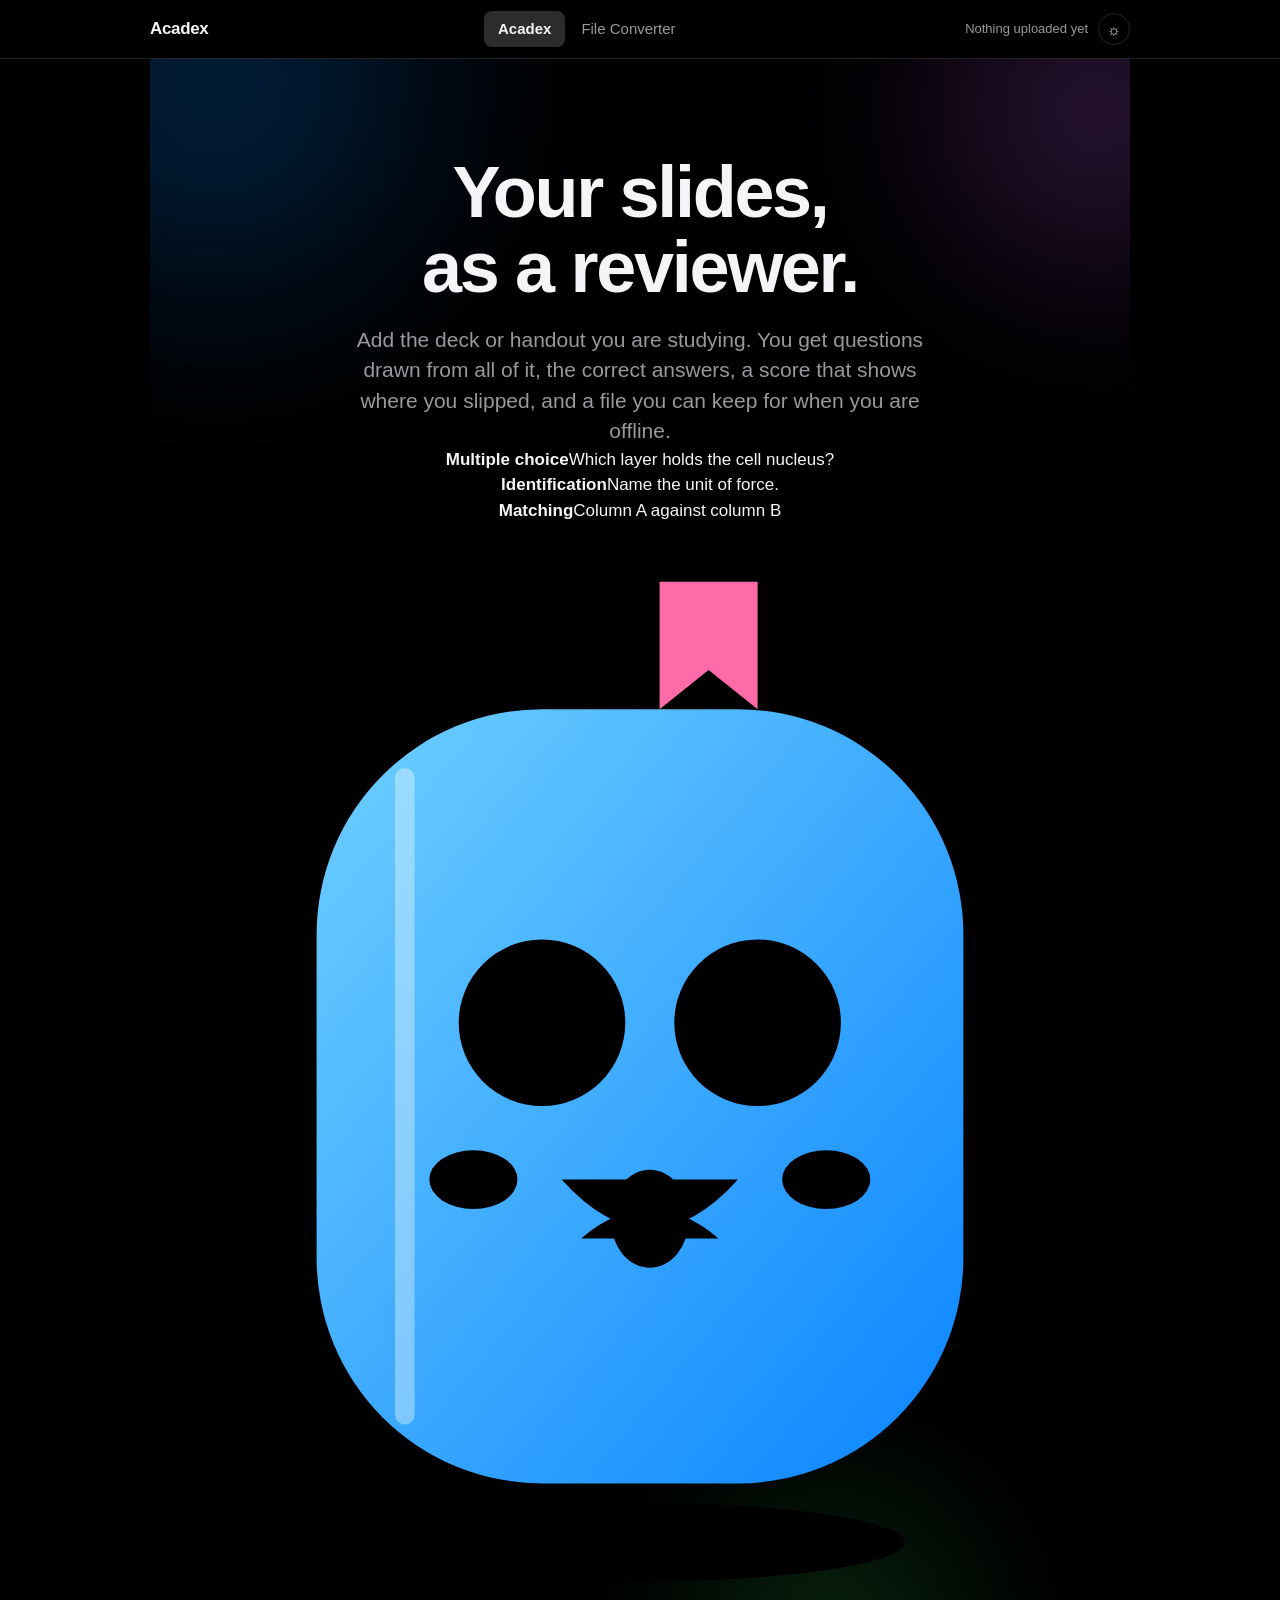
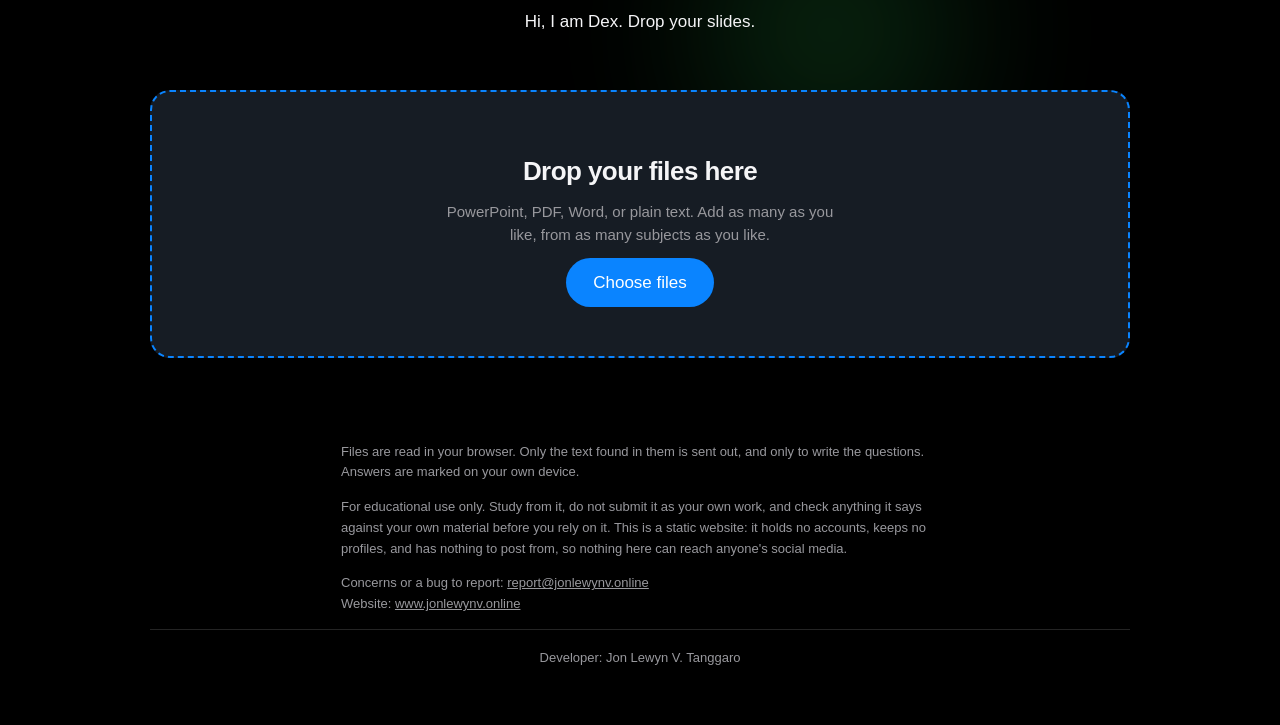
==== commit bc9c7d19: "Add mascot.js script to index.html" ====
--- a/index.html
+++ b/index.html
@@ -140,7 +140,7 @@
         </div>
       </section>
 
-      <section class="section section-flush reveal">
+      <section class="section section-flush">
         <div class="drop" id="drop">
           <p class="drop-title">Drop your files here</p>
           <p class="drop-note">
@@ -324,6 +324,7 @@
     <script src="assets/js/generate.js" defer></script>
     <script src="assets/js/exporter.js" defer></script>
     <script src="assets/js/app.js" defer></script>
+    <script src="assets/js/mascot.js" defer></script>
 
     <script>
       /* ── Hamburger toggle ── */
--- a/assets/css/style.css
+++ b/assets/css/style.css
@@ -1403,7 +1403,19 @@
   50%       { box-shadow: 0 0 28px 6px rgba(10,132,255,0.16); }
 }
 
-.drop { animation: dropGlow 3.8s ease-in-out infinite; }
+/* Override drop zone for better dark-mode visibility */
+.drop {
+  border: 2px dashed var(--accent);
+  background: color-mix(in srgb, var(--paper) 80%, var(--accent) 5%);
+  animation: dropGlow 3.8s ease-in-out infinite;
+}
+
+.drop:hover,
+.drop.is-hot {
+  border-color: var(--accent);
+  background: var(--accent-soft);
+  box-shadow: 0 0 28px 6px rgba(10,132,255,0.18);
+}
 
 /* ── Scroll-reveal utility ── */
 .reveal {
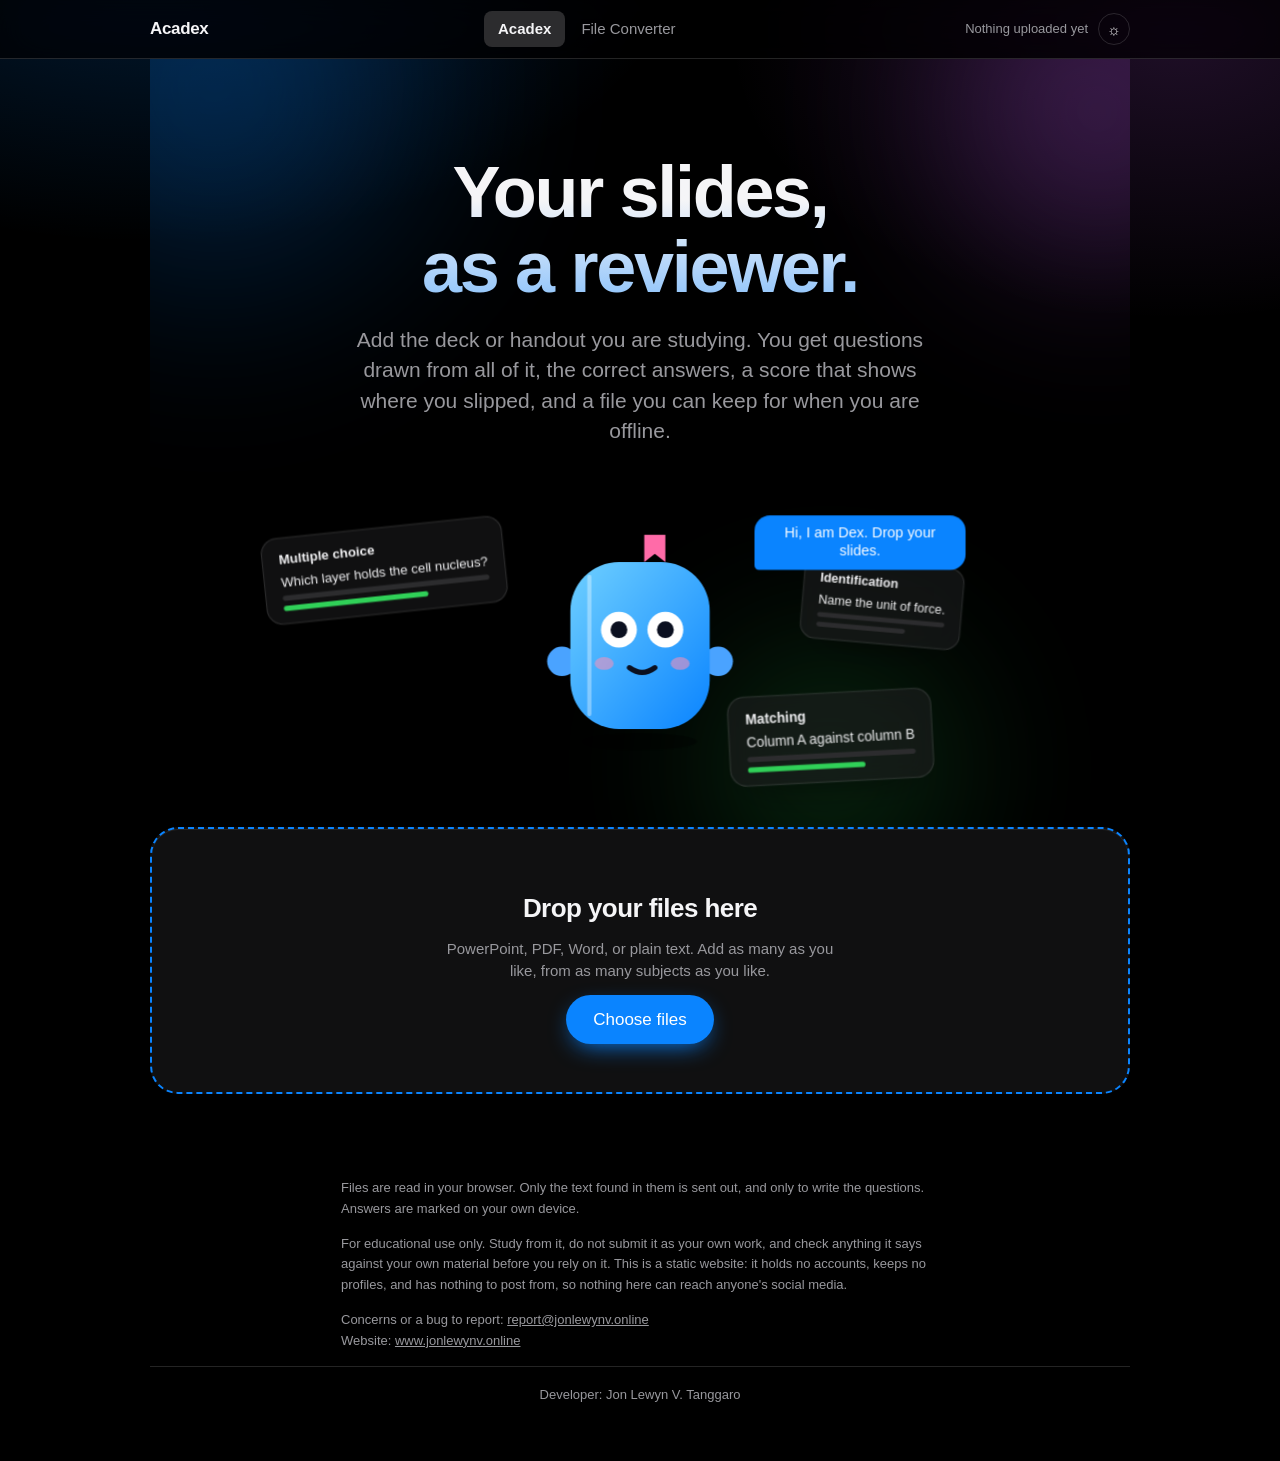
==== commit 3602b847: "Update index.html" ====
--- a/index.html
+++ b/index.html
@@ -327,15 +327,39 @@
     <script src="assets/js/mascot.js" defer></script>
 
     <script>
-      /* ── Hamburger toggle ── */
+      /* ── Responsive mobile navigation ── */
       (function () {
+        const nav = document.getElementById('navbar');
         const ham = document.getElementById('hamburger');
         const mob = document.getElementById('nav-mobile');
-        if (!ham || !mob) return;
-        ham.addEventListener('click', function () {
-          var open = mob.classList.toggle('open');
+        if (!nav || !ham || !mob) return;
+
+        function setOpen(open) {
+          mob.classList.toggle('open', open);
           ham.setAttribute('aria-expanded', String(open));
-          mob.setAttribute('aria-hidden',   String(!open));
+          ham.setAttribute('aria-label', open ? 'Close menu' : 'Open menu');
+          mob.setAttribute('aria-hidden', String(!open));
+        }
+
+        ham.addEventListener('click', function (event) {
+          event.stopPropagation();
+          setOpen(ham.getAttribute('aria-expanded') !== 'true');
+        });
+
+        mob.querySelectorAll('a').forEach(function (link) {
+          link.addEventListener('click', function () { setOpen(false); });
+        });
+
+        document.addEventListener('click', function (event) {
+          if (!nav.contains(event.target)) setOpen(false);
+        });
+
+        document.addEventListener('keydown', function (event) {
+          if (event.key === 'Escape') setOpen(false);
+        });
+
+        window.addEventListener('resize', function () {
+          if (window.innerWidth > 700) setOpen(false);
         });
       })();
 
--- a/assets/css/style.css
+++ b/assets/css/style.css
@@ -1585,3 +1585,135 @@
   gap: 10px;
   flex-wrap: wrap;
 }
+
+/* ══════════════════════════════════════════════════════════
+   IMMERSIVE LAYER  –  spatial hero, glass surfaces, Dex mascot
+══════════════════════════════════════════════════════════ */
+/* Acadex immersive layer. Loads AFTER style.css and only adds to it.
+   Everything is screen-only, so print and the offline export are untouched. */
+@media screen {
+  :root { --glass: color-mix(in srgb, var(--paper) 58%, transparent); }
+
+  body {
+    background:
+      radial-gradient(60vw 50vh at 12% -8%, rgba(10,132,255,.22), transparent 70%),
+      radial-gradient(50vw 45vh at 92% 4%, rgba(191,90,242,.16), transparent 70%),
+      var(--bg);
+    background-attachment: fixed;
+  }
+
+  /* Surfaces feel like glass floating over the scene. */
+  .panel, .drop {
+    background: var(--glass);
+    backdrop-filter: blur(22px) saturate(170%);
+    -webkit-backdrop-filter: blur(22px) saturate(170%);
+    border: 1px solid var(--hair);
+    border-radius: 28px;
+    box-shadow: inset 0 1px 0 rgba(255,255,255,.09), 0 30px 60px -32px rgba(0,0,0,.55);
+  }
+  .drop { border-style: dashed; border-width: 2px; border-color: var(--accent); }
+  .choice, .answer, .blank, .pick, .step-btn { background: color-mix(in srgb, var(--paper) 70%, transparent); }
+  .btn { box-shadow: 0 8px 24px -8px var(--accent); }
+  .seg-btn[aria-pressed='true'] { background: var(--accent); color: #fff; }
+
+  .hero { padding-bottom: 20px; }
+  .hero h1 {
+    background: linear-gradient(180deg, var(--ink) 30%, color-mix(in srgb, var(--ink) 55%, var(--accent)));
+    -webkit-background-clip: text; background-clip: text; color: transparent;
+  }
+
+  /* ── The scene ── */
+  .dex-stage {
+    position: relative; height: 330px; margin: 30px auto 0; max-width: 720px;
+    perspective: 900px; touch-action: manipulation;
+  }
+  .dex-scene {
+    position: absolute; inset: 0; transform-style: preserve-3d;
+    transform: rotateX(var(--rx, 0deg)) rotateY(var(--ry, 0deg));
+    transition: transform .25s ease-out;
+  }
+  .dex-card {
+    position: absolute; left: 50%; top: 50%; padding: 12px 16px; min-width: 150px;
+    border-radius: 16px; border: 1px solid var(--hair); background: var(--glass);
+    backdrop-filter: blur(14px); -webkit-backdrop-filter: blur(14px);
+    box-shadow: 0 18px 40px -20px rgba(0,0,0,.6);
+    text-align: left; font-size: 13px; line-height: 1.35; color: var(--ink);
+    transform: translate3d(calc(-50% + var(--x)), calc(-50% + var(--y)), var(--z)) rotate(var(--r));
+    animation: dexFloat 6s ease-in-out infinite; animation-delay: var(--d, 0s);
+  }
+  .dex-card b { display: block; margin-bottom: 4px; font-weight: 600; }
+  .dex-card i { display: block; height: 5px; margin-top: 5px; border-radius: 9px; background: var(--idle); font-style: normal; }
+  .dex-card i:nth-of-type(2) { width: 70%; }
+  .dex-card .ok { background: var(--right); width: 45%; }
+  @keyframes dexFloat { 50% { translate: 0 -12px; } }
+
+  .dex-wrap {
+    position: absolute; left: 50%; top: 50%; width: 190px; margin: -108px 0 0 -95px;
+    transform: translateZ(90px); animation: dexBob 4s ease-in-out infinite;
+  }
+  @keyframes dexBob { 50% { translate: 0 -8px; } }
+  .dex { display: block; width: 100%; height: auto; overflow: visible; }
+  .dex-shadow { fill: rgba(0,0,0,.35); }
+  .dex-white { fill: #fff; }
+  .dex-pupil { fill: #0b1020; transition: transform .12s ease-out; }
+  .dex-eyes { transform-box: fill-box; transform-origin: center; transition: transform .08s; }
+  .dex-eyes.blink { transform: scaleY(.08); }
+  .dex-cheek { fill: #ff8fb8; opacity: .55; }
+  .dex .m { display: none; fill: none; stroke: #0b1020; stroke-width: 5; stroke-linecap: round; }
+  .dex .m-wow { fill: #0b1020; }
+  .dex[data-mood="idle"] .m-idle, .dex[data-mood="think"] .m-think,
+  .dex[data-mood="sad"] .m-sad, .dex[data-mood="wow"] .m-wow,
+  .dex[data-mood="happy"] .m-happy { display: block; }
+  .dex-arm { fill: #4aa3ff; transition: transform .25s cubic-bezier(.3,1.6,.5,1); }
+  .dex[data-mood="wow"] .dex-arm, .dex[data-mood="happy"] .dex-arm { transform: translateY(-34px); }
+  .dex[data-mood="sad"] .dex-body { transform: translateY(6px); }
+  .dex-body { transition: transform .3s ease; }
+  .dex[data-mood="think"] .dex-body { animation: dexThink 1.1s ease-in-out infinite; transform-origin: 50% 90%; }
+  @keyframes dexThink { 50% { transform: rotate(-3deg); } 0%, 100% { transform: rotate(3deg); } }
+
+  .dex-say {
+    position: absolute; left: 100%; top: -6px; margin-left: 8px; width: max-content; max-width: 190px;
+    padding: 8px 12px; border-radius: 14px 14px 14px 4px; background: var(--accent); color: #fff;
+    font-size: 13px; line-height: 1.3; opacity: 0; transform: translateY(6px) scale(.96);
+    transition: opacity .2s, transform .2s;
+  }
+  .dex-say.on { opacity: 1; transform: none; }
+
+  @media (max-width: 620px) {
+    .dex-stage { height: 270px; }
+    .dex-card.extra { display: none; }
+    .dex-card { --x: 0px !important; min-width: 130px; }
+    .dex-say { left: 50%; top: 100%; margin: 6px 0 0 -95px; }
+  }
+  @media (prefers-reduced-motion: reduce) {
+    .dex-card, .dex-wrap, .dex[data-mood="think"] .dex-body { animation: none; }
+  }
+}
+
+/* ══════════════════════════════════════════════════════════
+   IMMERSIVE LAYER  –  converter page
+══════════════════════════════════════════════════════════ */
+@media screen {
+  .conv-hero h1 {
+    background: linear-gradient(180deg, var(--ink) 30%, color-mix(in srgb, var(--ink) 55%, var(--accent)));
+    -webkit-background-clip: text; background-clip: text; color: transparent;
+  }
+  .conv-hero { padding-bottom: 20px; }
+  .dex-stage.is-compact { height: 260px; margin-top: 16px; }
+
+  .fmt-btn {
+    background: color-mix(in srgb, var(--paper) 55%, transparent);
+    border-radius: 16px;
+  }
+  .fmt-btn.sel { box-shadow: 0 10px 28px -12px var(--accent); }
+  .conv-drop {
+    background: color-mix(in srgb, var(--paper) 45%, transparent);
+    border-radius: 24px;
+  }
+  .conv-output { background: color-mix(in srgb, var(--paper) 70%, transparent); border-radius: 16px; }
+  .progress-bar-fill { box-shadow: 0 0 14px var(--accent); }
+
+  @media (max-width: 620px) {
+    .dex-stage.is-compact { height: 230px; }
+  }
+}
